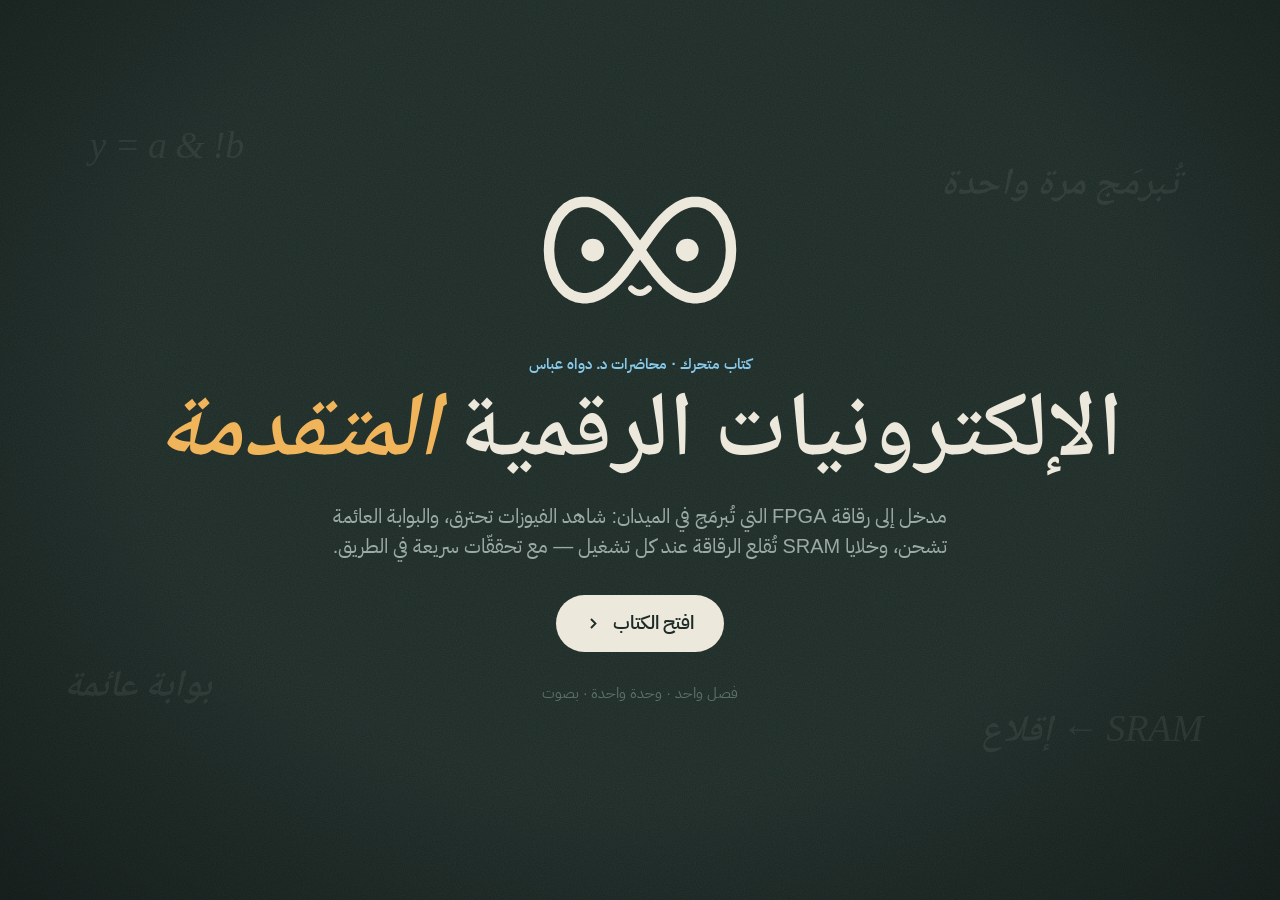
==== site/fpga-ar/index.html @ 7a9551a4 "feat(site): FPGA programming-technologies book — English and Arabic editions A complete animated, na" ====
<!doctype html>
<html lang="ar" dir="rtl">
<head>
<meta charset="utf-8">
<meta name="viewport" content="width=device-width, initial-scale=1">
<title>الإلكترونيات الرقمية المتقدمة — FPGA</title>
<meta name="description" content="مقدمة متحركة صوتية إلى رقاقات FPGA: الوصلات الفيوزية، الـantifuse، ذاكرات ROM وPROM وEPROM، ثم خلايا SRAM.">
<link rel="icon" href="data:image/svg+xml,%3Csvg xmlns='http://www.w3.org/2000/svg' viewBox='0 0 64 64'%3E%3Crect width='64' height='64' rx='14' fill='%231d2b27'/%3E%3Ctext x='32' y='45' text-anchor='middle' font-size='48' fill='%23f0b45a'%3E∞%3C/text%3E%3C/svg%3E">
<link rel="stylesheet" href="lib/units.css">
<link rel="stylesheet" href="lib/contents.css">
<script src="lib/units.js"></script>
<script src="lib/contents.js"></script>
<script src="unit-art.js"></script>
<link rel="expect" href="#ch01" blocking="render">
<style>
  :root { --ui: "IBM Plex Sans Arabic", "Segoe UI", Arial, sans-serif; --book: "Noto Naskh Arabic", "Iowan Old Style", Palatino, Georgia, serif; }
  @font-face { font-family: "IBM Plex Sans Arabic"; font-style: normal; font-weight: 400; src: url("lib/fonts/IBMPlexSansArabic-400.woff2") format("woff2"); }
  @font-face { font-family: "IBM Plex Sans Arabic"; font-style: normal; font-weight: 600; src: url("lib/fonts/IBMPlexSansArabic-600.woff2") format("woff2"); }
  @font-face { font-family: "Noto Naskh Arabic"; font-style: normal; font-weight: 600; src: url("lib/fonts/NotoNaskhArabic-600.woff2") format("woff2"); }
</style>
<!-- The book's own look, if it differs from the chalkboard: override the tokens of lib/contents.css here, e.g.
<style>
:root { --board: #fcfaf3; --chalk: #26241f; --top-bg: rgba(252, 250, 243, .9); --top-line: #ddd5c3; color-scheme: light; }
</style> -->
</head>
<body>
<section id="cover">
  <div class="chalk" aria-hidden="true"><!-- a few faint formulas or phrases from the book, drawn in chalk -->
    <span style="left:7%;top:13%;--d:1.6">y = a &amp; !b</span>
    <span style="right:8%;top:17%;--d:1.9">تُبرمَج مرة واحدة</span>
    <span style="left:5%;bottom:20%;--d:2.2">بوابة عائمة</span>
    <span style="right:6%;bottom:15%;--d:2.5">SRAM ← إقلاع</span>
  </div>
  <svg class="mascot draw" id="guide" width="210" height="147"></svg>
  <p class="kicker">كتاب متحرك · محاضرات د. دواه عباس</p>
  <h1>الإلكترونيات الرقمية <i>المتقدمة</i></h1>
  <p class="lede">مدخل إلى رقاقة FPGA التي تُبرمَج في الميدان: شاهد الفيوزات تحترق، والبوابة العائمة تشحن، وخلايا SRAM تُقلع الرقاقة عند كل تشغيل — مع تحققّات سريعة في الطريق.</p>
  <div class="acts">
    <a class="btn go" href="#contents" data-t="open">افتح الكتاب<svg viewBox="0 0 16 16"><path d="M6 2.5 11.5 8 6 13.5 4.6 12.1 8.7 8 4.6 3.9z"/></svg></a>
    <a class="btn quiet" id="resume" hidden></a>
  </div>
  <p class="meta" id="meta"></p>
</section>

<main id="contents">
  <header class="top">
    <a class="home" href="#book" aria-label="Back to the cover" data-t-label="toCover"><svg class="mascot" id="guideSmall" width="52" height="36"></svg><strong>BOOK <i>&amp;</i> TITLE</strong></a>
    <span class="prog" id="prog"></span>
  </header>
  <div id="units"></div>
</main>

<script>
// Units and chapters are numbered in order from start (a book whose scope starts mid-way, e.g. at unit 3, chapter 9,
// keeps the original numbers). Add a chapter here when its lesson is ready.
Contents.book({
  start: { unit: 1, chapter: 1 },
  units: [
    ['أساسيات FPGA', [['تقنيات البرمجة', 8]]],
  ],
  hues: ['#f0b45a', '#86c9e8', '#f3c95c', '#e8a0c8', '#8fd6b0', '#bba8ee', '#f4a48c'],
});
</script>
</body>
</html>
---- site/fpga-ar/lib/units.css ----
/* The unit headers of a book's contents page, the same in every book: a strip of chalkboard per unit, with the unit's
   label and title and a sketch of its ideas (UNIT_ART, from the book's own unit-art.js) drawn in the unit colour --c.
   Markup and the scroll observer are in units.js. Uses the contents page's --book, --ui, --chalk and --ease. */
.unit { position: relative; max-width: 1212px; margin: 0 auto; padding: 28px 16px 0; }
.unit h2 { position: relative; display: flex; flex-wrap: wrap; align-items: baseline; gap: 4px 14px; min-height: 168px; margin: 0 0 16px; padding-top: 130px; font: 500 28px/1.2 var(--book); }
.unit .grid { position: relative; }
.unit::before { content: ""; position: absolute; inset: 0 16px auto; height: 208px; border-radius: 22px; pointer-events: none;
  background: radial-gradient(ellipse 46% 90% at 74% 55%, color-mix(in srgb, var(--c) 11%, transparent), transparent 70%); }
.unit-art { position: absolute; top: 20px; right: 28px; width: min(580px, 56%); height: auto; overflow: visible; pointer-events: none;
  color: var(--c); fill: none; stroke: currentColor; stroke-width: 2.6; stroke-linecap: round; stroke-linejoin: round; opacity: .78; }
.unit-art text { fill: currentColor; stroke: none; font-family: var(--book); font-style: italic; }
.unit-art .a { color: var(--chalk); opacity: .55; }
.unit-art .faint { opacity: .22; }
.unit-art .d { stroke-dasharray: 1 1; stroke-dashoffset: 1; }
.unit-art .t { opacity: 0; }
.seen .unit-art .d { animation: art-draw 1.1s cubic-bezier(.5, 0, .3, 1) forwards; animation-delay: calc(var(--k) * 55ms + 120ms); }
.seen .unit-art .t { animation: art-fade .6s ease-out forwards; animation-delay: calc(var(--k) * 55ms + 300ms); }
.seen .unit-art .a.t { animation-name: art-fade-a; }
@keyframes art-draw { to { stroke-dashoffset: 0; } }
@keyframes art-fade { to { opacity: 1; } }
@keyframes art-fade-a { to { opacity: .55; } }
/* After the drawing, each sketch keeps one small motion that belongs to its topic. */
.unit-art g { transform-box: fill-box; }
.seen .unit-art .swap-a { animation: swap-a 6s var(--ease) 2.4s infinite; }
.seen .unit-art .swap-b { animation: swap-b 6s var(--ease) 2.4s infinite; }
@keyframes swap-a { 0%, 30%, 100% { transform: none; } 45%, 80% { transform: translate(80px, 0); } 37% { transform: translate(40px, -30px); } 88% { transform: translate(40px, 30px); } }
@keyframes swap-b { 0%, 30%, 100% { transform: none; } 45%, 80% { transform: translate(-80px, 0); } 37% { transform: translate(-40px, 30px); } 88% { transform: translate(-40px, -30px); } }
.seen .unit-art .step { animation: art-fade .6s ease-out forwards, step 4s ease-in-out infinite; animation-delay: calc(var(--k) * 55ms + 300ms), calc(var(--k) * 300ms + 2s); }
@keyframes step { 0%, 20%, 100% { fill-opacity: 1; } 10% { fill-opacity: .3; } }
.unit-art .hop, .unit-art .ride { offset-rotate: 0deg; }
.seen .unit-art .hop { animation: art-fade .4s ease-out 2s forwards, along 3.4s linear 2s infinite; }
.unit-art .orbit { offset-rotate: 0deg; }
.seen .unit-art .orbit { animation: art-fade .4s ease-out 2s forwards, along 9s linear 2s infinite; }
.seen .unit-art .ride { animation: art-fade .4s ease-out 2s forwards, along 4s ease-in-out 2s infinite alternate; }
@keyframes along { from { offset-distance: 0%; } to { offset-distance: 100%; } }
.unit-art .pie { stroke: currentColor; stroke-linecap: butt; stroke-dasharray: 0 100; }
.seen .unit-art .pie { animation: art-fade .4s ease-out 1.6s forwards, pie 5s var(--ease) 1.6s infinite; }
@keyframes pie { 0% { stroke-dasharray: 0 100; } 35%, 85% { stroke-dasharray: 25 100; } 100% { stroke-dasharray: 0 100; } }
.seen .unit-art .tilt { transform-box: view-box; transform-origin: 300px 72px; animation: tilt 4.8s ease-in-out 2s infinite; }
@keyframes tilt { 0%, 100% { transform: rotate(0); } 30% { transform: rotate(-4deg); } 60% { transform: rotate(2deg); } }
.seen .unit-art .spin { transform-box: view-box; transform-origin: 320px 95px; animation: spin 5s cubic-bezier(.2, .7, .2, 1) 2s infinite; }
@keyframes spin { from { transform: rotate(0); } 70%, to { transform: rotate(1530deg); } }
.seen .unit-art .feed-in { animation: feed-in 4s ease-in-out 2s infinite; }
.seen .unit-art .feed-out { opacity: 0; animation: feed-out 4s ease-in-out 2s infinite; }
@keyframes feed-in { 0% { transform: none; opacity: 1; } 40% { transform: translate(100px, 0); opacity: 0; } 41%, 100% { transform: none; opacity: 0; } 95% { opacity: 1; } }
@keyframes feed-out { 0%, 45% { transform: translate(-40px, 0); opacity: 0; } 70%, 90% { transform: none; opacity: 1; } 100% { opacity: 0; } }
.unit-art .cell { opacity: .25; }
.seen .unit-art .cell { animation: cell 5s ease-in-out infinite; animation-delay: calc(var(--j) * .5s + 2s); }
@keyframes cell { 0%, 100% { opacity: .25; } 15%, 60% { opacity: 1; } }
.unit-art .cut, .unit-art .shade { opacity: 0; }
.seen .unit-art .cut { animation: cut 4s ease-in-out 2s infinite; }
@keyframes cut { 0%, 100% { opacity: 0; } 30%, 70% { opacity: .5; } }
.seen .unit-art .shade { animation: shade 1s ease-out 1.6s forwards; }
@keyframes shade { to { opacity: .14; } }
.seen .unit-art .diag { animation: art-draw 1.1s cubic-bezier(.5, 0, .3, 1) forwards, redraw 4s ease-in-out 2.5s infinite; }
@keyframes redraw { 0%, 15% { stroke-dashoffset: 1; } 50%, 100% { stroke-dashoffset: 0; } }
.seen .unit-art .root { animation: art-fade .4s ease-out 1.8s forwards, root 2.4s ease-in-out 2.2s infinite; }
@keyframes root { 0%, 100% { r: 7px; } 50% { r: 11px; } }
.seen .unit-art .breathe { transform-box: view-box; transform-origin: 380px 140px; animation: breathe 4s ease-in-out 2s infinite alternate; }
@keyframes breathe { from { transform: scaleY(1); } to { transform: scaleY(.35); } }
/* The label and the title share a line when they fit; a long title wraps below the label instead of running off. */
.unit h2 .title { min-width: 0; text-wrap: balance; }
.unit h2 .label { font: 600 14px var(--ui); letter-spacing: .14em; text-transform: uppercase; color: var(--c); white-space: nowrap; }
/* Keep the sketches cheap: each is its own layer, so its loop repaints only itself, and loops pause while their unit is
   off screen or under the sticky bar (units.js toggles .live), so the bar's blur is not redrawn every frame. */
.unit-art { will-change: transform; contain: layout style; }
.unit:not(.live) .unit-art, .unit:not(.live) .unit-art * { animation-play-state: paused; }
@media (max-width: 560px) {
  .unit-art { width: calc(100% - 32px); right: 16px; opacity: .32; }
  .unit h2 { min-height: 0; padding-top: 104px; font-size: 24px; }
}
@media (prefers-reduced-motion: reduce) {
  .unit-art * { animation: none !important; }
  .unit-art .d { stroke-dashoffset: 0; }
  .unit-art .t, .unit-art .cell { opacity: 1; }
  .unit-art .a.t { opacity: .55; }
  .unit-art .shade { opacity: .14; }
  .unit-art .pie { stroke-dasharray: 25 100; }
}

/* ---------- right-to-left (dir="rtl" on <html>) ---------- */
[dir='rtl'] .unit-art { right: auto; left: 28px; }
[dir='rtl'] .unit h2 .label { letter-spacing: 0; }
@media (max-width: 560px) { [dir='rtl'] .unit-art { right: auto; left: 16px; } }
---- site/fpga-ar/lib/contents.css ----
/* The book's cover and contents (index.html): the chalkboard look, the cover, the guide, the chapter grid and the
   page-to-page motion. A book's own <style> after this file sets its theme: the colour and font tokens below, and the
   few rules a theme redraws (e.g. body::before for the paper). */
:root {
  --page: #0f1613; --board: #1d2b27; --panel: #22322d; --edge: #3a5047;
  --chalk: #ece8dc; --dim: #9aaba3; --faint: #5d7068; --task: #f0b45a; --quiz: #86c9e8; --good: #8fd6b0;
  --ui: "Avenir Next", "Segoe UI", "Helvetica Neue", Arial, sans-serif;
  --book: "Iowan Old Style", Palatino, Georgia, serif;
  --ease: cubic-bezier(.2, .8, .2, 1);
  --top-bg: rgba(22, 33, 29, .86); --top-line: #2a3b35;   /* the sticky contents header */
  --lift: rgba(0, 0, 0, .3);                                /* a card's shadow on hover */
  color-scheme: dark;
}
* { box-sizing: border-box; }
html { scroll-padding-top: 90px; }
body { margin: 0; min-height: 100svh; background: var(--board); color: var(--chalk); font: 18px/1.5 var(--ui); }
/* Chalkboard: the same grain and vignette as the lesson stage. */
body::before { content: ""; position: fixed; inset: 0; z-index: -1; pointer-events: none;
  background: radial-gradient(ellipse at 50% 42%, transparent 55%, rgba(0, 0, 0, .38)),
    url("data:image/svg+xml,%3Csvg xmlns='http://www.w3.org/2000/svg' width='240' height='240'%3E%3Cfilter id='g'%3E%3CfeTurbulence type='fractalNoise' baseFrequency='.85' numOctaves='2' seed='7'/%3E%3CfeColorMatrix values='0 0 0 0 .92 0 0 0 0 .95 0 0 0 0 .9 0 0 0 .07 0'/%3E%3C/filter%3E%3Crect width='240' height='240' filter='url(%23g)'/%3E%3C/svg%3E"); }
a { color: inherit; }
a:focus-visible { outline: 3px solid var(--task); outline-offset: 3px; }
.kicker { margin: 0; font-size: 15px; font-weight: 600; letter-spacing: .16em; text-transform: uppercase; color: var(--quiz); }

/* ---------- cover ---------- */
#cover { position: relative; min-height: 100svh; display: flex; flex-direction: column; align-items: center; justify-content: center;
  padding: 48px 16px 64px; text-align: center; overflow: hidden; }
.open #cover, body:not(.open) #contents { display: none; }
#cover > * { animation: rise .8s var(--ease) backwards; }
#cover .mascot { animation: none; margin-bottom: 26px; view-transition-name: guide; }
#cover .kicker { animation-delay: .9s; }
#cover h1 { animation-delay: 1s; }
#cover .lede { animation-delay: 1.12s; }
#cover .acts { animation-delay: 1.24s; }
#cover .meta { animation-delay: 1.36s; }
h1 { margin: 14px 0 18px; font: 500 clamp(44px, 8.4vw, 92px)/1.02 var(--book); letter-spacing: -.01em; view-transition-name: book; }
h1 i { color: var(--task); font-style: italic; }
.lede { max-width: 34em; margin: 0 0 34px; color: var(--dim); font-size: clamp(17px, 2.2vw, 20px); text-wrap: balance; }
.acts { display: flex; flex-wrap: wrap; gap: 12px; justify-content: center; }
.btn { display: inline-flex; align-items: center; gap: 12px; padding: 14px 30px; border-radius: 999px; font-weight: 600; font-size: 19px; text-decoration: none;
  transition: transform .25s var(--ease), background-color .25s, border-color .25s; }
.btn[hidden] { display: none; }
.btn:hover { transform: translateY(-2px); }
.btn.go { background: var(--chalk); color: var(--board); }
.btn.quiet { border: 1.5px solid var(--edge); color: var(--chalk); }
.btn.quiet:hover { border-color: var(--dim); }
.btn svg { width: 15px; height: 15px; fill: currentColor; }
.meta { margin: 30px 0 0; color: var(--faint); font-size: 15px; letter-spacing: .04em; }
/* Faint chalk notes around the edges of the board. */
.chalk { position: absolute; inset: 0; z-index: -1; pointer-events: none; animation: none !important; }
.chalk span { position: absolute; font: italic 400 clamp(22px, 3vw, 38px) var(--book); color: var(--chalk); opacity: 0; white-space: nowrap;
  animation: chalk 1.6s ease-out forwards, drift 14s ease-in-out infinite alternate; animation-delay: calc(var(--d) * 1s), calc(var(--d) * 1s); }
@keyframes chalk { to { opacity: .075; } }
@keyframes drift { to { translate: 0 -10px; } }
@keyframes rise { from { opacity: 0; transform: translateY(16px); } }

/* ---------- the guide: an infinity sign whose loops are its eyes ---------- */
.mascot { display: block; overflow: visible; }
.mascot .mbody { transform-box: view-box; transform-origin: 60px 46px; animation: bob 3.4s ease-in-out infinite; }
.mascot .pupil { transform-box: fill-box; transform-origin: center; animation: blink 5s infinite; }
.mascot .joy { display: none; }
#cover:has(.go:hover, .go:focus-visible) .pupil { display: none; }
#cover:has(.go:hover, .go:focus-visible) .joy { display: inline; }
.draw .loop { stroke-dasharray: 1 1; animation: draw 1.3s cubic-bezier(.6, 0, .3, 1) .15s backwards; }
.draw .face { animation: pop .45s var(--ease) 1.25s backwards; }
@keyframes draw { from { stroke-dashoffset: 1; } }
@keyframes pop { from { opacity: 0; transform: scale(.6); } }
.draw .face { transform-box: view-box; transform-origin: 60px 44px; }
@keyframes bob { 50% { transform: translateY(-3px) rotate(-2deg); } }
@keyframes blink { 0%, 93%, 100% { transform: scaleY(1); } 96% { transform: scaleY(.1); } }

/* ---------- contents ---------- */
.top { position: sticky; top: 0; z-index: 2; display: flex; align-items: center; gap: 14px; padding: 12px max(16px, calc(50% - 590px));
  background: var(--top-bg); backdrop-filter: blur(10px); -webkit-backdrop-filter: blur(10px); border-bottom: 1px solid var(--top-line); }
.home { display: flex; align-items: center; gap: 12px; text-decoration: none; border-radius: 10px; }
.home .mascot { view-transition-name: guide; }
.home strong { font: 500 22px/1.1 var(--book); view-transition-name: book; }
.home strong i { color: var(--task); }
.prog { margin-left: auto; color: var(--dim); font-size: 15px; white-space: nowrap; }
.prog b { color: var(--good); font-weight: 600; }
main#contents { padding-bottom: 80px; }
.grid { display: grid; grid-template-columns: repeat(auto-fill, minmax(min(100%, 290px), 1fr)); gap: 12px; }
.ch { display: grid; grid-template-columns: auto minmax(0, 1fr); grid-template-rows: 1fr auto; column-gap: 16px; row-gap: 8px; min-height: 112px;
  padding: 16px 18px 14px 16px; border-radius: 16px; background: var(--panel); border: 1.5px solid var(--edge); border-left: 6px solid var(--c);
  text-decoration: none; transition: transform .3s var(--ease), border-color .3s, box-shadow .3s; }
.ch:hover { transform: translateY(-3px); border-color: var(--c); box-shadow: 0 14px 34px var(--lift); }
.ch b { grid-row: span 2; min-width: 1.15em; font: 500 42px/1 var(--book); color: var(--c); font-variant-numeric: lining-nums tabular-nums; }
.ch span { font-size: 18px; line-height: 1.3; }
.ch small { color: var(--dim); font-size: 14px; }
.ch.done small::before { content: var(--done, "✓ Finished · "); color: var(--good); font-weight: 600; }
.ch.last small::after { content: var(--last, " · Last opened"); color: var(--quiz); }
.ch.here:focus-visible { outline-color: var(--c); }
.ch.here { animation: here 1.8s ease-out .3s; }
@keyframes here { 0% { box-shadow: 0 0 0 0 var(--c); } 25% { box-shadow: 0 0 0 5px var(--c); } 100% { box-shadow: 0 0 0 14px transparent; } }
.stagger .top { animation: rise .6s var(--ease) backwards; }
.stagger .unit h2, .stagger .ch { animation: rise .6s var(--ease) backwards; animation-delay: calc(min(var(--i), 14) * 32ms + 80ms); }

/* ---------- page-to-page motion ---------- */
@view-transition { navigation: auto; }
/* Firefox flickers through view transitions (the header blinks for several frames): it switches without one, and the
   contents still rise in. -moz-orient exists only in Firefox. */
@supports (-moz-orient: inline) { @view-transition { navigation: none; } }
::view-transition-group(*) { animation-duration: .5s; animation-timing-function: var(--ease); }
::view-transition-old(lesson), ::view-transition-new(lesson) { height: 100%; object-fit: cover; }
::view-transition-old(lesson) { animation-duration: .18s; }
@media (max-width: 560px) {
  .home strong { font-size: 18px; }
  #contents .top { flex-wrap: wrap; gap: 8px 12px; }
  .ch { min-height: 0; }
  .chalk span:not(:nth-child(3), :nth-child(4), :nth-child(7)) { display: none; }
}
@media (prefers-reduced-motion: reduce) {
  *, *::before, ::view-transition-group(*), ::view-transition-old(*), ::view-transition-new(*) { animation: none !important; transition: none !important; }
  .chalk span { opacity: .075; }
}

/* ---------- right-to-left (dir="rtl" on <html>) ---------- */
[dir='rtl'] .kicker, [dir='rtl'] h1, [dir='rtl'] .meta { letter-spacing: 0; }
[dir='rtl'] .prog { margin-left: 0; margin-right: auto; }
[dir='rtl'] .ch { border-left-width: 1.5px; border-right: 6px solid var(--c); padding: 16px 16px 14px 18px; }
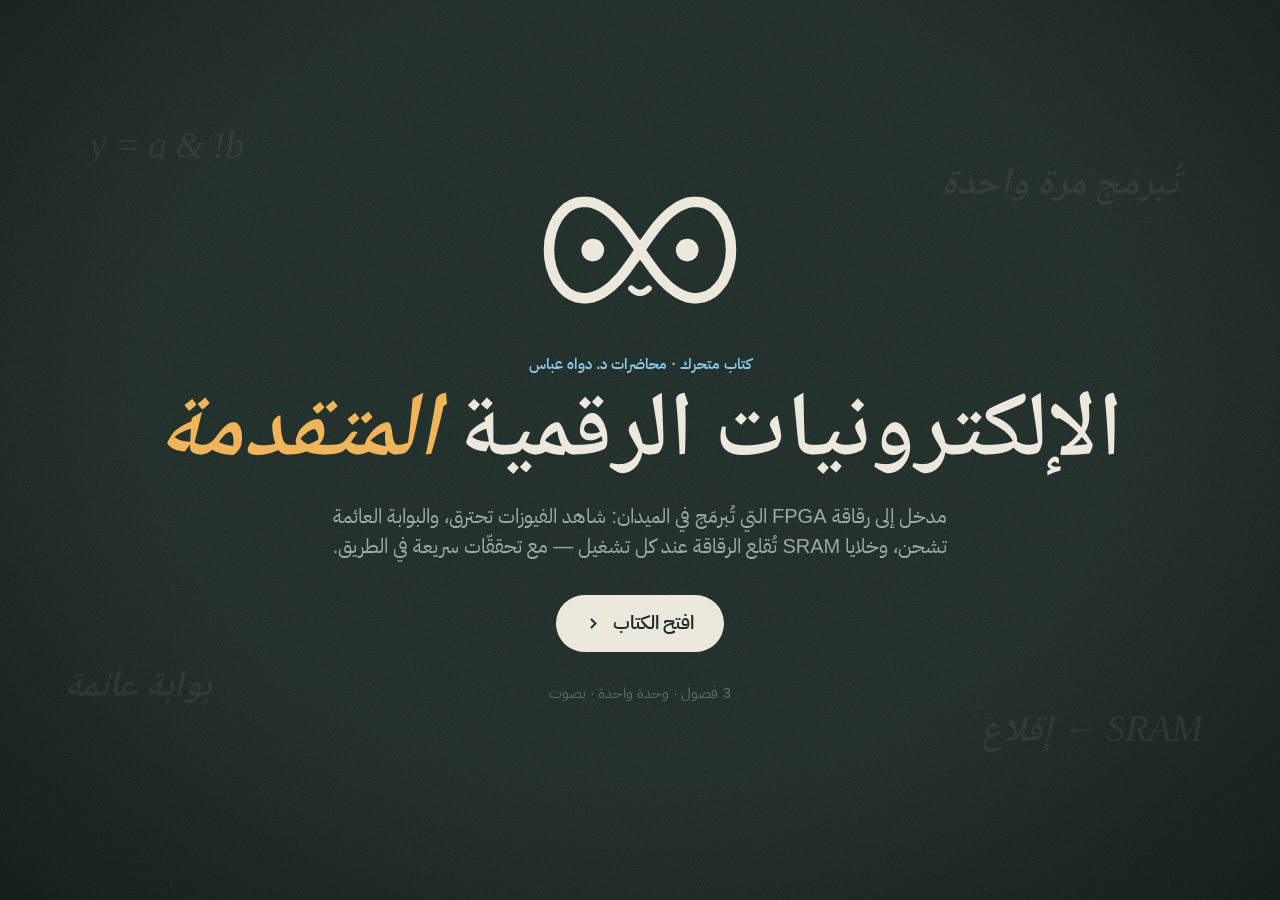
==== commit 0311b613: "feat(site): complete the Arabic FPGA book — ch02 and ch03 The Arabic edition now covers the whole le" ====
--- a/site/fpga-ar/index.html
+++ b/site/fpga-ar/index.html
@@ -56,7 +56,7 @@
 Contents.book({
   start: { unit: 1, chapter: 1 },
   units: [
-    ['أساسيات FPGA', [['تقنيات البرمجة', 8]]],
+    ['أساسيات FPGA', [['تقنيات البرمجة', 8], ['من البلاطات المنطقية إلى FPGA', 6], ['داخل FPGA الحديث', 7]]],
   ],
   hues: ['#f0b45a', '#86c9e8', '#f3c95c', '#e8a0c8', '#8fd6b0', '#bba8ee', '#f4a48c'],
 });
